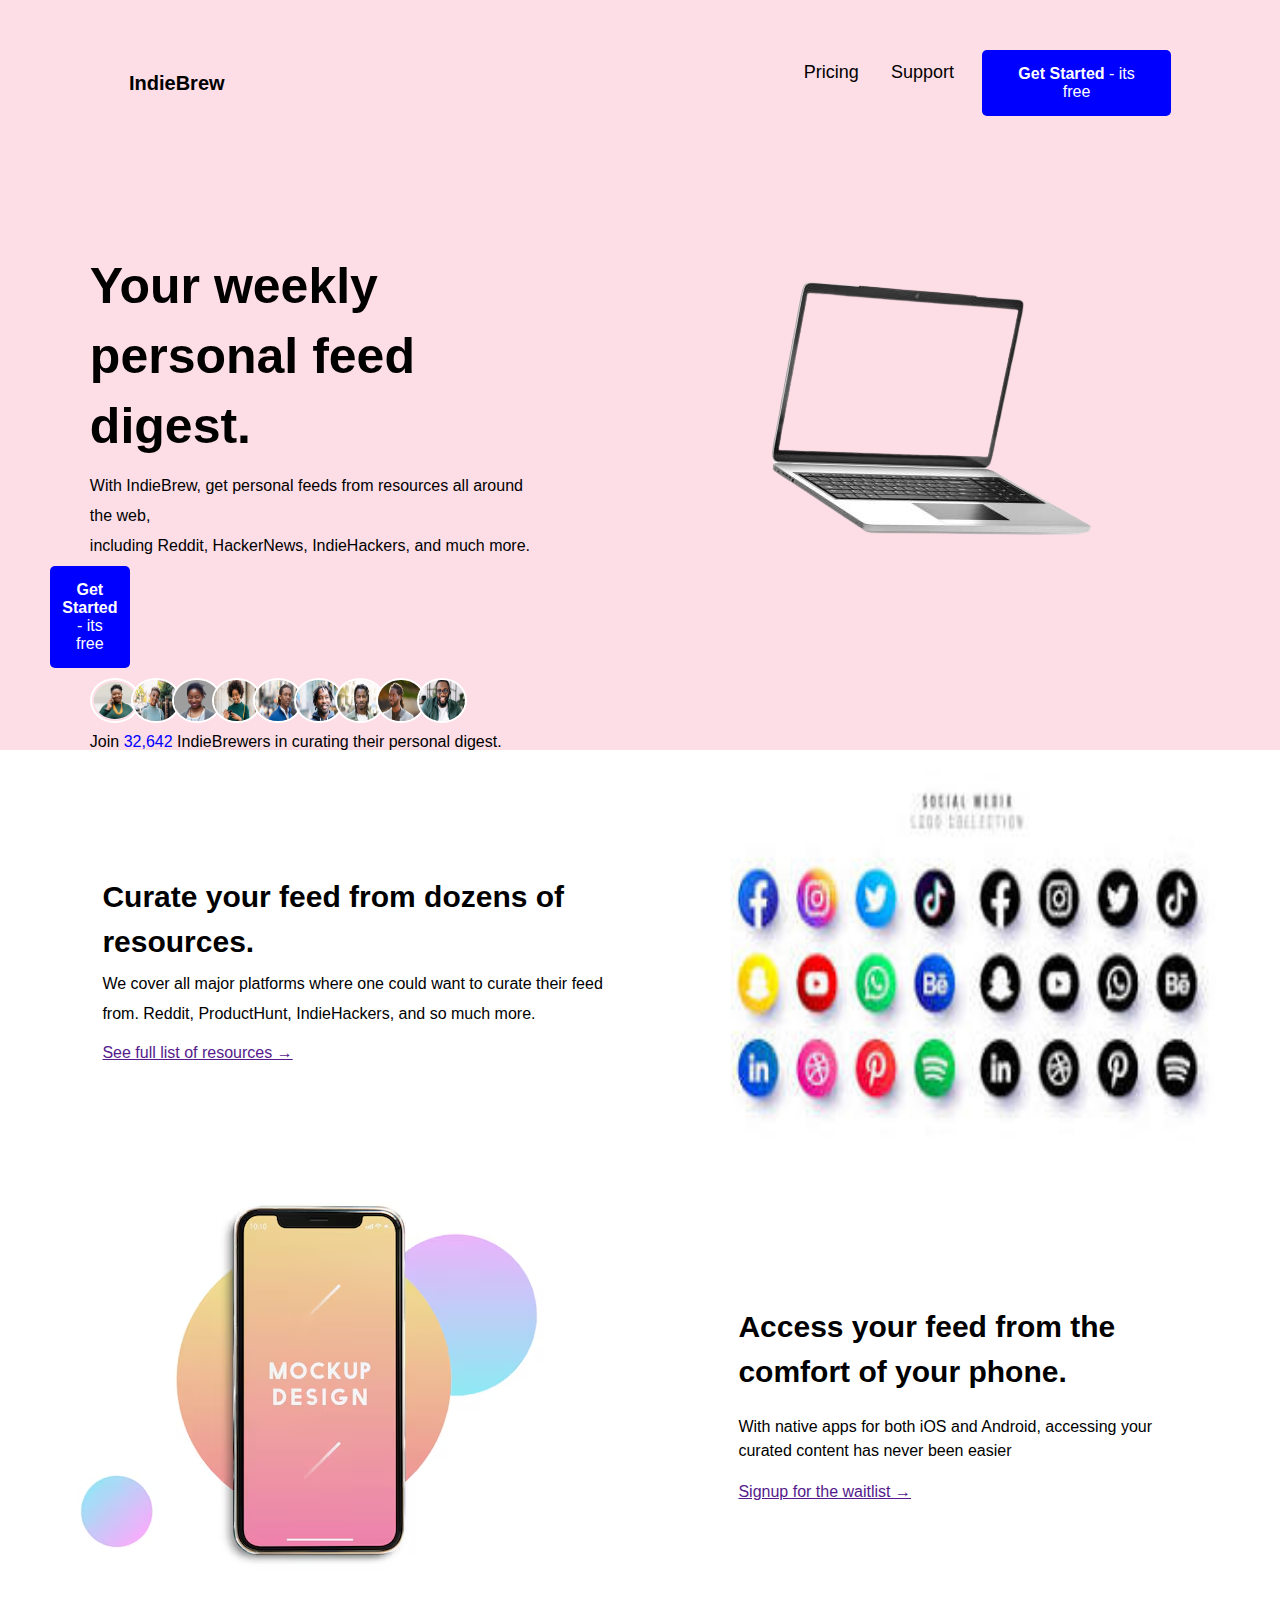
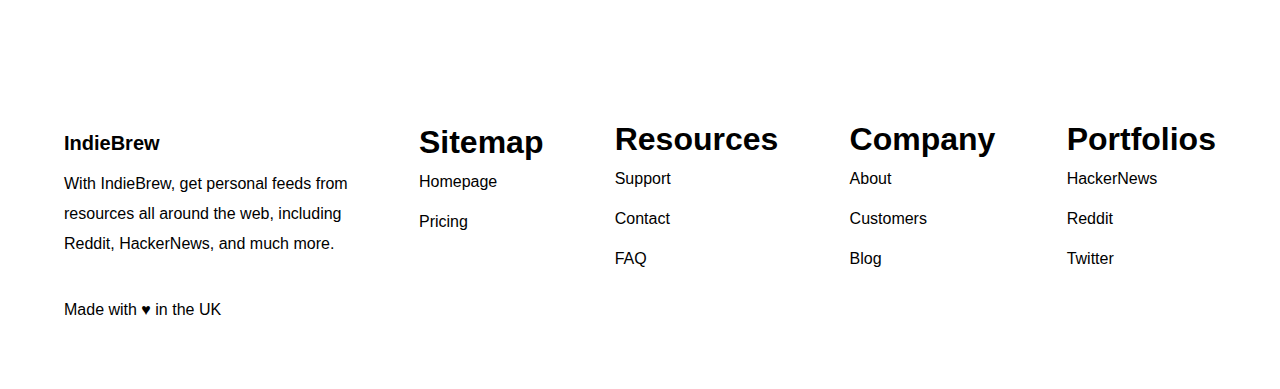
==== HTML and CSS/index.html @ c18590d1 "update" ====
<!DOCTYPE html>
<html lang="en">
  <head>
    <meta charset="UTF-8" />
    <meta name="viewport" content="width=device-width, initial-scale=1.0" />
    <title>IndieBrew project</title>
    <link rel="stylesheet" href="index.css" />
    <link
      rel="stylesheet"
      href="https://cdnjs.cloudflare.com/ajax/libs/font-awesome/6.5.2/css/all.min.css"
      integrity="sha512-SnH5WK+bZxgPHs44uWIX+LLJAJ9/2PkPKZ5QiAj6Ta86w+fsb2TkcmfRyVX3pBnMFcV7oQPJkl9QevSCWr3W6A=="
      crossorigin="anonymous"
      referrerpolicy="no-referrer"
    />
  </head>
  <body>
    <section class="first-page">
      <div class="page">
        <div class="logo">
          <p><b>IndieBrew</b></p>
        </div>

        <div class="link">
          <div>Pricing</div>
          <div>Support</div>
        </div>

        <div class="button">
          <!-- <p><b>Get Started</b> - its free</p> -->
          <button class="get-started"><b>Get Started</b> - its free</button>
        </div>

        <div class="display-on-mobile">
          <i class="fa-solid fa-bars"></i>
        </div>
      </div>

      <div class="primary2">
        <div>
          <div class="content">
            <h1>Your weekly <br />personal feed <br />digest.</h1>
            <p>
              With IndieBrew, get personal feeds from resources all around the
              web,
              <br />including Reddit, HackerNews, IndieHackers, and much more.
            </p>
          </div>

          <div class="button">
            <!-- <p><b>Get Started</b> - its free</p> -->
            <button class="get-started"><b>Get Started</b> - its free</button>
          </div>

          <div class="picture1">
            <img class="img-circle" src="head-removebg-preview.png" alt="" />
            <img class="img-circle2" src="head2.jpg" alt="" />
            <img class="img-circle3" src="head3-removebg-preview.png" alt="" />
            <img class="img-circle4" src="head4.jpg" alt="" />
            <img class="img-circle5" src="head5.jpg" alt="" />
            <img class="img-circle6" src="head6.jpg" alt="" />
            <img class="img-circle7" src="head7.jpg" alt="" />
            <img class="img-circle8" src="head8.jpg" alt="" />
            <img class="img-circle9" src="head9.jpg" alt="" />
          </div>

          <div class="address">
            <p>
              Join <span style="color: blue"> <b></b>32,642 </span> IndieBrewers
              in curating their personal digest.
            </p>
          </div>
        </div>

        <div class="pc-image">
          <img class="img" src="pc_pics_project-removebg-preview.png" alt="" />
        </div>
      </div>
    </section>

    <section class="second-page">
      <div class="page-design">
        <div class="content-page2">
          <h1>
            Curate your feed from dozens of <br />
            resources.
          </h1>
          <p>
            We cover all major platforms where one could want to curate their
            feed
            <br />
            from. Reddit, ProductHunt, IndieHackers, and so much more.
          </p>

          <div class="linkup">
            <a href="">See full list of resources →</a>
          </div>
        </div>

        <div class="social-media-image">
          <img
            width="500px"
            height="400px"
            src="social-media-pics.jpg"
            alt=""
          />
        </div>
      </div>
    </section>

    <section>
      <div class="third-page">
        <div class="mockup">
          <img src="mockup-phone-pics.avif" alt="" />
        </div>

        <div class="third-page-content">
          <h1>Access your feed from the <br />comfort of your phone.</h1>
          <p>
            With native apps for both iOS and Android, accessing your
            <br />curated content has never been easier
          </p>

          <div class="waitlist">
            <a href="">Signup for the waitlist →</a>
          </div>
        </div>
      </div>
    </section>

    <section>
      <div class="footage">
        <div class="reach">
          <h1><b>IndieBrew</b></h1>
          <p>
            With IndieBrew, get personal feeds from <br />
            resources all around the web, including <br />
            Reddit, HackerNews, and much more.
          </p>

          <div class="made">
            <p>Made with ♥ in the UK</p>
          </div>
        </div>

        <div class="Sitemap">
          <h1 style="line-height: 40px">Sitemap</h1>
          <p style="line-height: 40px">
            Homepage <br />
            Pricing
          </p>
        </div>

        <div>
          <h1 style="line-height: 40px">Resources</h1>
          <p style="line-height: 40px">
            Support <br />
            Contact <br />
            FAQ
          </p>
        </div>

        <div>
          <h1 style="line-height: 40px">Company</h1>
          <p style="line-height: 40px">
            About <br />
            Customers <br />
            Blog
          </p>
        </div>

        <div>
          <h1 style="line-height: 40px">Portfolios</h1>
          <p style="line-height: 40px">
            HackerNews <br />
            Reddit <br />
            Twitter
          </p>
        </div>
      </div>
    </section>
  </body>
</html>
---- HTML and CSS/index.css ----
*{
    margin: 0;
    padding: 0;
    box-sizing: border-box;
    font-family: "Poppins", sans-serif;
}

.first-page{
    background-color: #fddde6;
    background-size: cover; 
    position: relative; 
    width: 100%;
    height: 750px;
    
    
}

.page{ 
    padding: 50px;
    width: 100%;
    display: flex;
    justify-content: space-between;
    position: relative;   
}

.logo{
    padding: 20px;
    padding-top: 10px;
    font-size: 20px;
    font-family: "Poppins", sans-serif;
    margin-left: 5%;
    margin-top: 1%;

}



.link{ 
    gap: 2rem;
    display: inline-block;
    position: relative;
    display: flex;
    font-size: 18px;
    color: black;
    font-family: "Poppins", sans-serif;
    margin-left: 45%;
    margin-top: 1%;

} 


.button{
    display: flex;
    flex-direction: column;
    justify-content: center;
    align-items: center;
   margin-right: 5%;
    padding: 15px 25px;
    width: 16%;
    background-color: blue;
    font-size: 16px;
    border-radius: 5px;
    font-family: "Poppins", sans-serif;
    
    color: white;
    
}

.content{
    /* position: relative; */
    font-family: "Poppins", sans-serif;
}

.content h1{
    margin-top: 7%;
    margin-left: 8%;
    font-size: 50px;
    font-family: "Poppins", sans-serif;
    line-height: 70px;
    
}

.content p{
    margin-left: 8%;
    margin-top: 2%;
    margin-bottom: 1%;
    font-size: 16px;
    font-family: "Poppins", sans-serif;
    line-height: 30px;
}



.picture1{
    display: flex;
    margin-left: 8%;
    margin-top: 2%;
    

}


.img-circle{
    width: 50px;
    height: auto;
    border-radius: 50%;
    padding: 2px;
    border: 2px solid #fff;

}

.img-circle2{
    width: 50px;
    height: auto;
    border-radius: 50%;
    border: 2px solid #fff;
    position: relative;
    right: 2%;

}

.img-circle3{
    width: 50px;
    height: auto;
    border-radius: 50%;
    border: 2px solid #fff;
    position: relative;
    right: 4%;

}

.img-circle4{
    width: 50px;
    height: auto;
    border-radius: 50%;
    border: 2px solid #fff;
    position: relative;
    right: 6%;

}
.img-circle5{
    width: 50px;
    height: auto;
    border-radius: 50%;
    border: 2px solid #fff;
    position: relative;
    right: 8%;
}

.img-circle6{
    width: 50px;
    height: auto;
    border-radius: 50%;
    border: 2px solid #fff;
    position: relative;
    right: 10%;
}

.img-circle7{
    width: 50px;
    height: auto;
    border-radius: 50%;
    border: 2px solid #fff;
    position: relative;
    right: 12%;
}

.img-circle8{
    width: 50px;
    height: auto;
    border-radius: 50%;
    border: 2px solid #fff;
    position: relative;
    right: 14%;
}

.img-circle9{
    width: 50px;
    height: auto;
    border-radius: 50%;
    border: 2px solid #fff;
    position: relative;
    right: 16%;
}

.address p{
    margin-left: 8%;
    margin-top: 2%;
    font-family: "Poppins", sans-serif;
    font-size: 16px;
    float: left;
}

.primary2{
    display: flex;
    justify-content: space-between;
    align-items: flex-start;
    padding: 50px;

}

/* .pc-image{
    position: absolute;
  top: 80px;
  right: 0;
  width: 150px;
  height: 100px;
  margin-right: 5%;
  margin-top: 10%;
  border: 3px solid #73AD21;
} */

.img{
    float: right;
    margin-bottom: 100%;
    /* margin-top: 100%; */

}

.second-page{
    display: flex;
    flex-direction: column;
    width: 100%;    
}

.content-page2{
    margin-left: 8%;
    margin-top: 2%;
    margin-bottom: 1%;
    font-size: 16px;
    font-family: "Poppins", sans-serif;

}

.content-page2 h1{
    margin-top: 5%;
    margin-bottom: 1%;
    font-size: 30px;
    font-family: "Poppins", sans-serif;
    line-height: 45px;
    
}

.content-page2 p{
    font-size: 16px;
    font-family: "Poppins", sans-serif;
    line-height: 30px;

}

.linkup{
    margin-top: 3%;
    margin-bottom: 1%;
    font-size: 16px;
    font-family: "Poppins", sans-serif;

}

.page-design{
    display: flex;
    justify-content: space-between;
    align-items: center;
}

.social-media-image{
    margin-right: 5%;

}

.third-page{
    display: flex;
    justify-content: space-between;
    align-items: center;
    
    
}

.third-page-content{
    margin-right: 10%;
    display: flex;
    flex-direction: column;
    align-items: flex-start;
}


.third-page-content h1{
    font-size: 30px;
    font-family: "Poppins", sans-serif;
    margin-top: 10%;
    margin-bottom: 15%;
    line-height: 45px;
    
}

.third-page-content p{
    font-size: 16px;
    font-family: "Poppins", sans-serif;
    line-height: 24px;
    margin-top: -10%;
}

.waitlist{
    margin-top: 5%;
}


/*  the get started button */
.get-started{
    background-color: transparent;
    border: none;
    color: white;
    font-size: 16px;
    font-family: "Poppins", sans-serif;

}
.footage{
    display: flex;
    flex-direction: row;
    justify-content: space-between;
    align-items: center;
    margin: 5%;
    
    

}
.reach{
    align-items: flex-start;
    margin-top: 5%;
    display: flex;
    flex-direction: column;

}


.reach h1{
    font-size: 20px;
    font-family: "Poppins", sans-serif;
    

}

.reach p{
    font-size: 16px;
    font-family: "Poppins", sans-serif;
    line-height: 30px;
    align-content: flex-start;
    margin-top: 5%;

}
.made{
    margin-top: 10%;
    align-content: flex-start;
}

.Sitemap{
    margin-top: -3%;
    
}

.display-on-mobile {
    display: none;
}

@media screen and (max-width: 450px) {
    .display-on-mobile{
        display: block;
    }

    .link {
        display: none;
      }

      .button{
        display: none;
      }

      .content{
        display: flex;
        flex-direction: column;

      }

      .pc-image{
        position: static;
        top: 0;
        margin: 0;

      }

      .page{ 
        /* padding: 50px; */
        /* width: 100%; */
        display: flex;
        flex-direction: block;
        /* justify-content: space-between; */
        /* position: relative;    */
    }
    
}
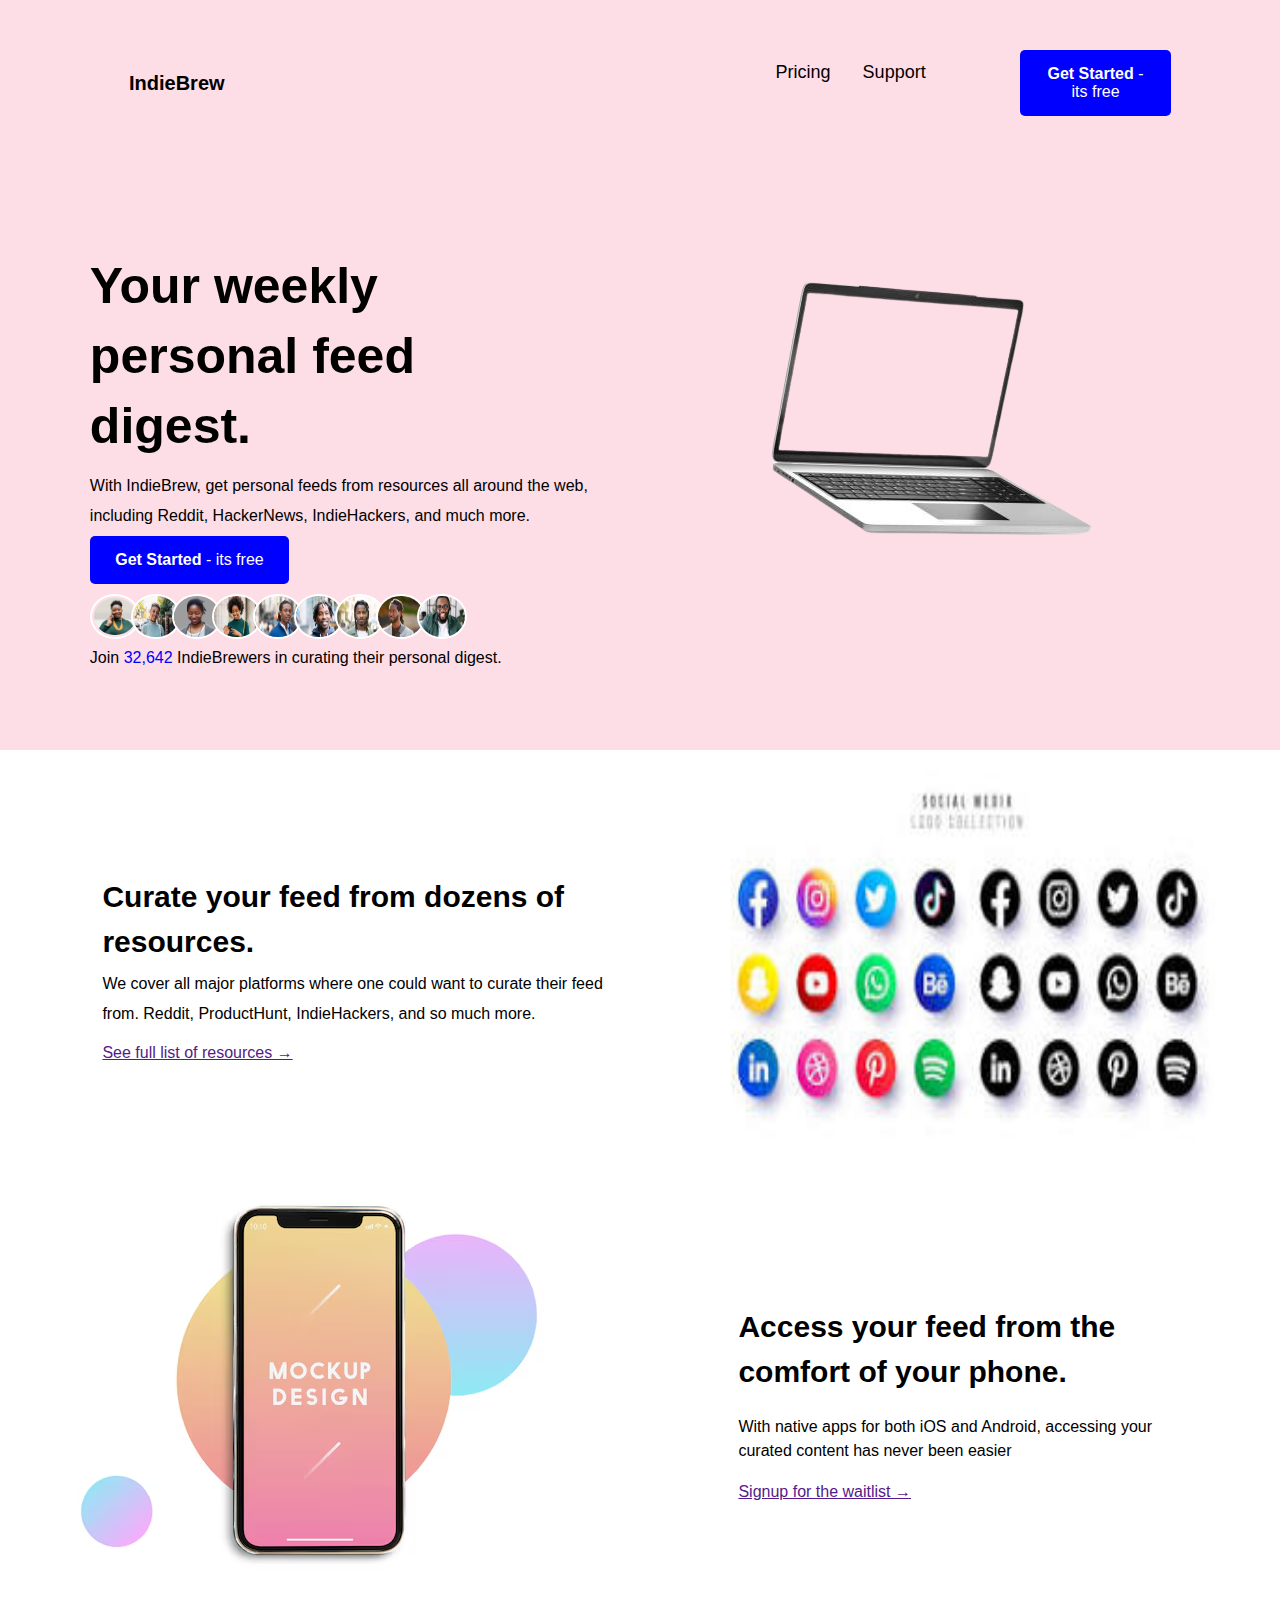
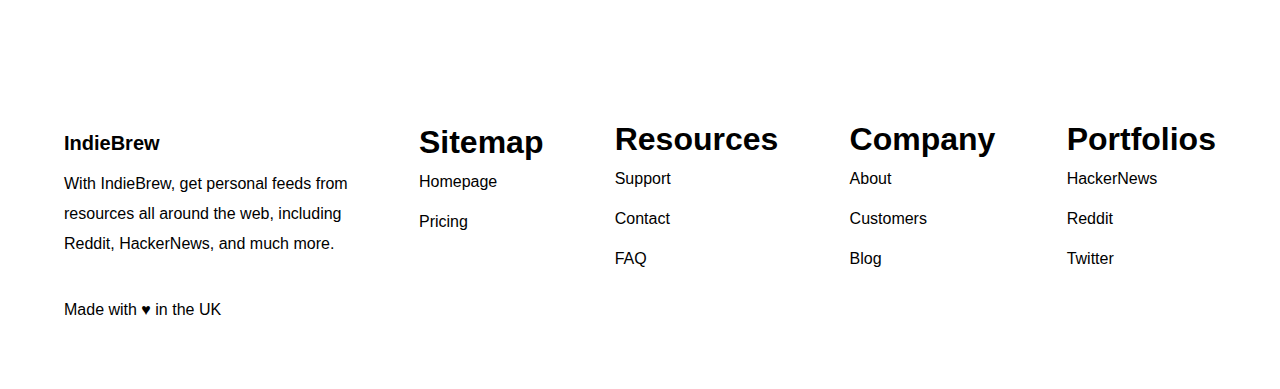
==== commit 4c6dd9be: "update" ====
--- a/HTML and CSS/index.html
+++ b/HTML and CSS/index.html
@@ -41,8 +41,8 @@
             <h1>Your weekly <br />personal feed <br />digest.</h1>
             <p>
               With IndieBrew, get personal feeds from resources all around the
-              web,
-              <br />including Reddit, HackerNews, IndieHackers, and much more.
+              web,<br />including Reddit, HackerNews, IndieHackers, and much
+              more.
             </p>
           </div>
 
--- a/HTML and CSS/index.css
+++ b/HTML and CSS/index.css
@@ -56,13 +56,12 @@
     align-items: center;
    margin-right: 5%;
     padding: 15px 25px;
-    width: 16%;
+    width: 40%;
     background-color: blue;
     font-size: 16px;
     border-radius: 5px;
     font-family: "Poppins", sans-serif;
-    
-    color: white;
+     color: white;
     
 }
 
@@ -87,6 +86,22 @@
     font-size: 16px;
     font-family: "Poppins", sans-serif;
     line-height: 30px;
+    width: 100%;
+}
+
+.button{
+    display: flex;
+    flex-direction: column;
+    justify-content: center;
+    margin-left: 8%;
+    padding: 15px 25px;
+    width: 40%;
+    background-color: blue;
+    font-size: 16px;
+    border-radius: 5px;
+    font-family: "Poppins", sans-serif;
+     color: white;
+    
 }
 
 
@@ -95,7 +110,6 @@
     display: flex;
     margin-left: 8%;
     margin-top: 2%;
-    
 
 }
 
@@ -387,16 +401,18 @@
 
       }
 
-      .page{ 
-        /* padding: 50px; */
-        /* width: 100%; */
+      .second-page{
         display: flex;
-        flex-direction: block;
-        /* justify-content: space-between; */
-        /* position: relative;    */
-    }
-    
-}
-
-
-
+        flex-direction: column;
+        justify-content: center;
+      }
+
+     
+    
+     
+
+    
+}
+
+
+
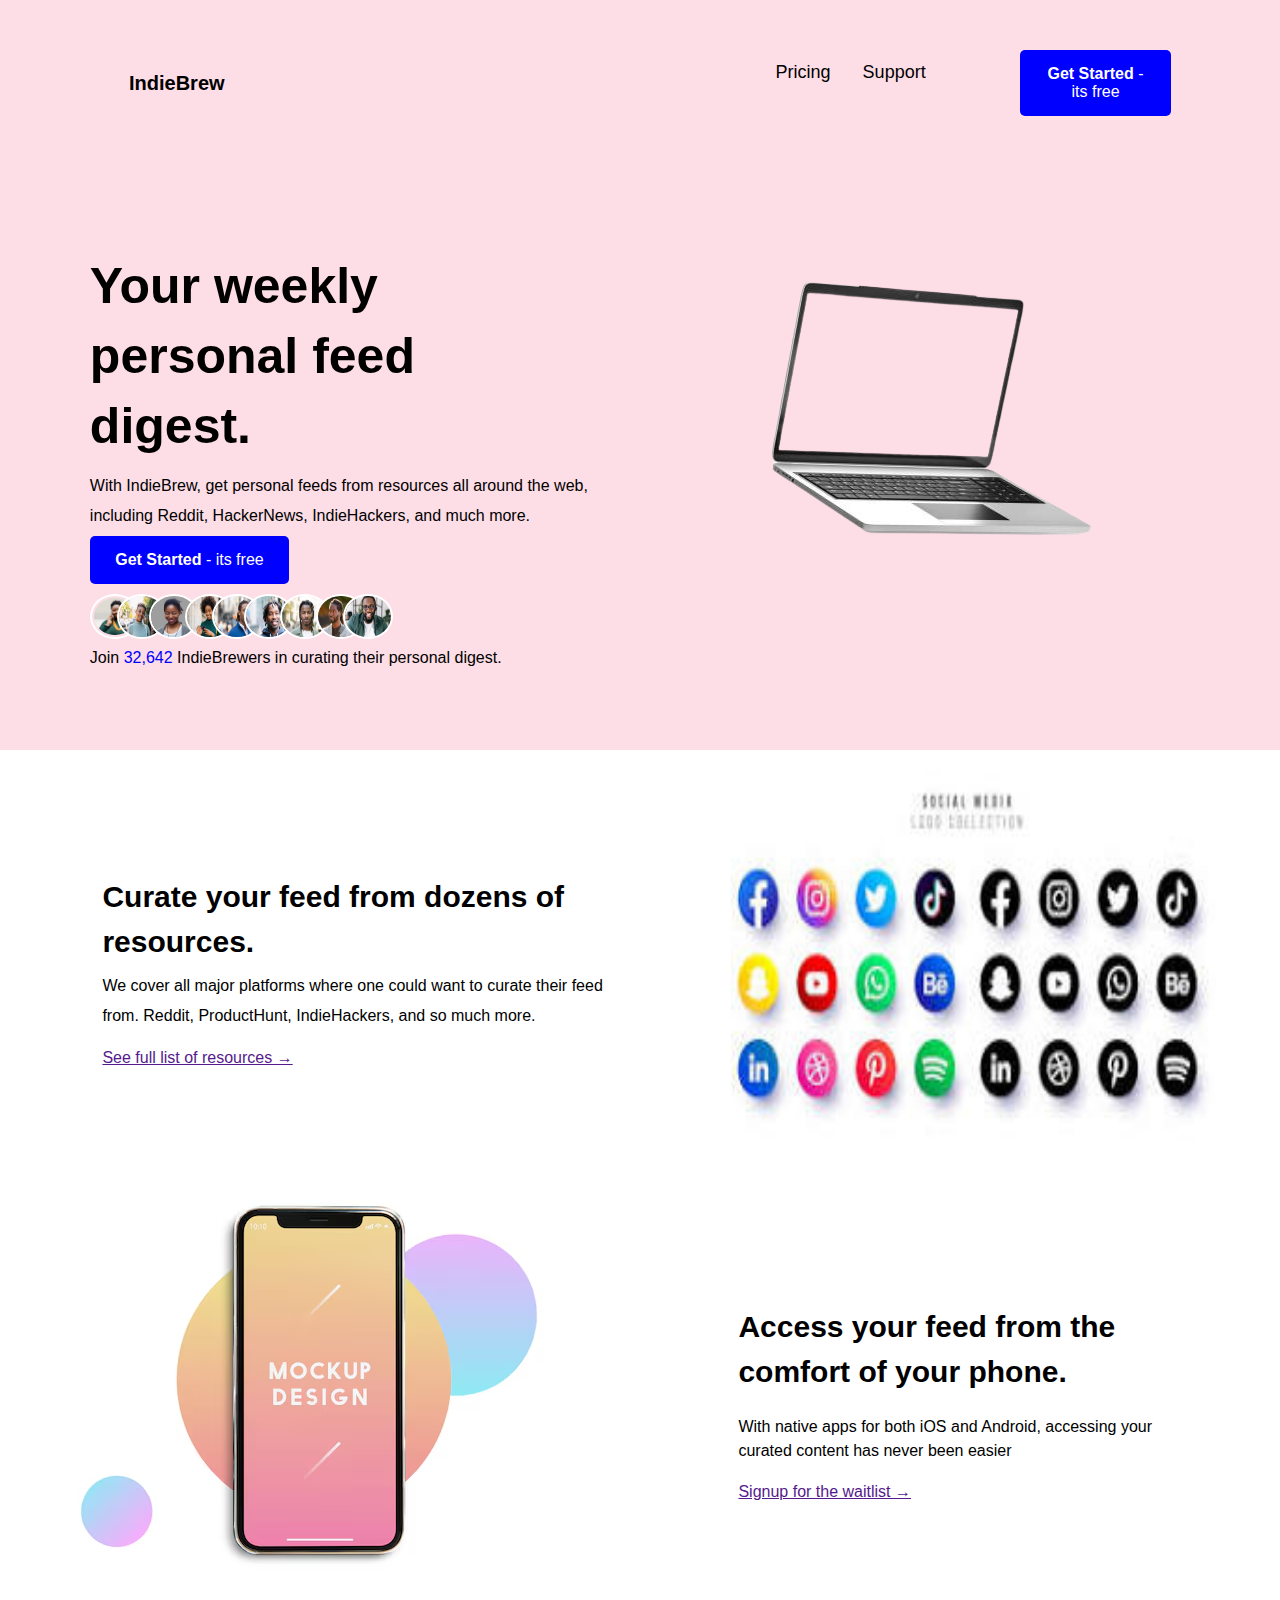
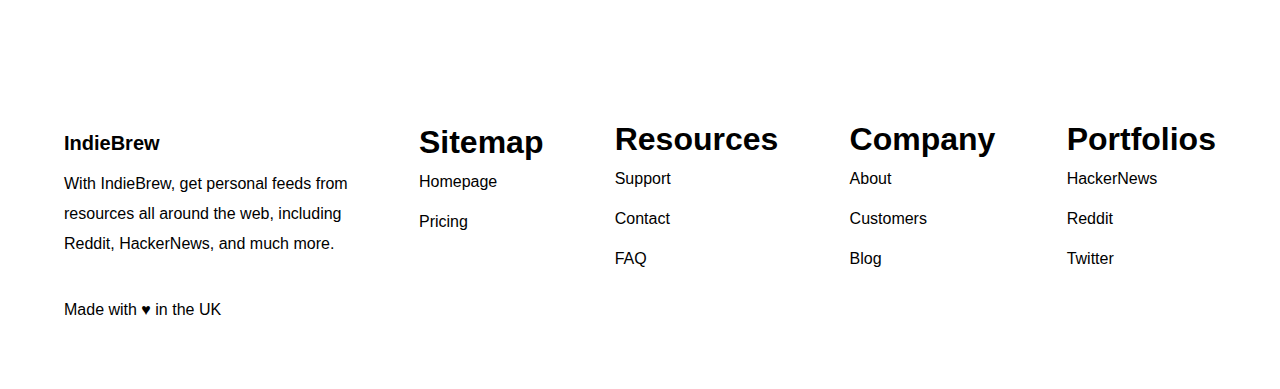
==== commit 632c9cb4: "update" ====
--- a/HTML and CSS/index.html
+++ b/HTML and CSS/index.html
@@ -36,7 +36,7 @@
       </div>
 
       <div class="primary2">
-        <div>
+        <div class="content-back">
           <div class="content">
             <h1>Your weekly <br />personal feed <br />digest.</h1>
             <p>
@@ -77,8 +77,8 @@
       </div>
     </section>
 
-    <section class="second-page">
-      <div class="page-design">
+    <section>
+      <div class="second-page">
         <div class="content-page2">
           <h1>
             Curate your feed from dozens of <br />
--- a/HTML and CSS/index.css
+++ b/HTML and CSS/index.css
@@ -129,7 +129,7 @@
     border-radius: 50%;
     border: 2px solid #fff;
     position: relative;
-    right: 2%;
+    right: 5%;
 
 }
 
@@ -139,7 +139,7 @@
     border-radius: 50%;
     border: 2px solid #fff;
     position: relative;
-    right: 4%;
+    right: 9%;
 
 }
 
@@ -149,7 +149,7 @@
     border-radius: 50%;
     border: 2px solid #fff;
     position: relative;
-    right: 6%;
+    right: 12%;
 
 }
 .img-circle5{
@@ -158,7 +158,7 @@
     border-radius: 50%;
     border: 2px solid #fff;
     position: relative;
-    right: 8%;
+    right: 17%;
 }
 
 .img-circle6{
@@ -167,7 +167,7 @@
     border-radius: 50%;
     border: 2px solid #fff;
     position: relative;
-    right: 10%;
+    right: 21%;
 }
 
 .img-circle7{
@@ -176,7 +176,7 @@
     border-radius: 50%;
     border: 2px solid #fff;
     position: relative;
-    right: 12%;
+    right: 24%;
 }
 
 .img-circle8{
@@ -185,7 +185,7 @@
     border-radius: 50%;
     border: 2px solid #fff;
     position: relative;
-    right: 14%;
+    right: 27%;
 }
 
 .img-circle9{
@@ -194,7 +194,7 @@
     border-radius: 50%;
     border: 2px solid #fff;
     position: relative;
-    right: 16%;
+    right: 32%;
 }
 
 .address p{
@@ -233,8 +233,8 @@
 
 .second-page{
     display: flex;
-    flex-direction: column;
-    width: 100%;    
+    width: 100%;  
+    align-items: center;  
 }
 
 .content-page2{
@@ -243,6 +243,7 @@
     margin-bottom: 1%;
     font-size: 16px;
     font-family: "Poppins", sans-serif;
+    width: 100%;
 
 }
 
@@ -270,14 +271,10 @@
 
 }
 
-.page-design{
-    display: flex;
-    justify-content: space-between;
-    align-items: center;
-}
 
 .social-media-image{
     margin-right: 5%;
+
 
 }
 
@@ -388,24 +385,94 @@
         display: none;
       }
 
+      .first-page{
+        width: 100%;
+      }
+
+      .primary2{
+        display: flex;
+        flex-direction: column;
+        align-items: center;
+        width: 100%;
+
+      }
+
+      .content-back{
+        align-items: center;
+      }
+
+
       .content{
-        display: flex;
-        flex-direction: column;
+        align-items: flex-start;
+
+      }
+
+      .linkup{
+        align-items: flex-start;
 
       }
 
       .pc-image{
-        position: static;
-        top: 0;
-        margin: 0;
+        display: flex;
+        flex-direction: column;
+        /* position: static;   */
+        /* top: 0;
+        margin: 0; */
 
       }
 
       .second-page{
         display: flex;
         flex-direction: column;
+        margin-top: 50%;
+      }
+      .page-design{
+        display: flex;
+        flex-direction: column;
         justify-content: center;
-      }
+
+      }
+
+      .content-page2{
+        display: flex;
+        flex-direction: column;
+        /* justify-content: center; */
+        position: relative;
+      }
+
+      .social-media-image{
+        width:500px;
+        height:400px;
+        font-size: 10px;
+
+      }
+
+      .page2{
+        display: flex;
+        flex-direction: column;
+        justify-content: flex-start;
+
+
+      }
+
+      .third-page{
+        display: flex;
+        flex-direction: column;
+        justify-content: center;
+
+      }
+
+      /* .footage{
+        display: flex;
+        justify-content: space-between;
+        align-items: center;
+      }
+
+      .reach{
+        font-size: 7px;
+      } */
+      
+
 
      
     
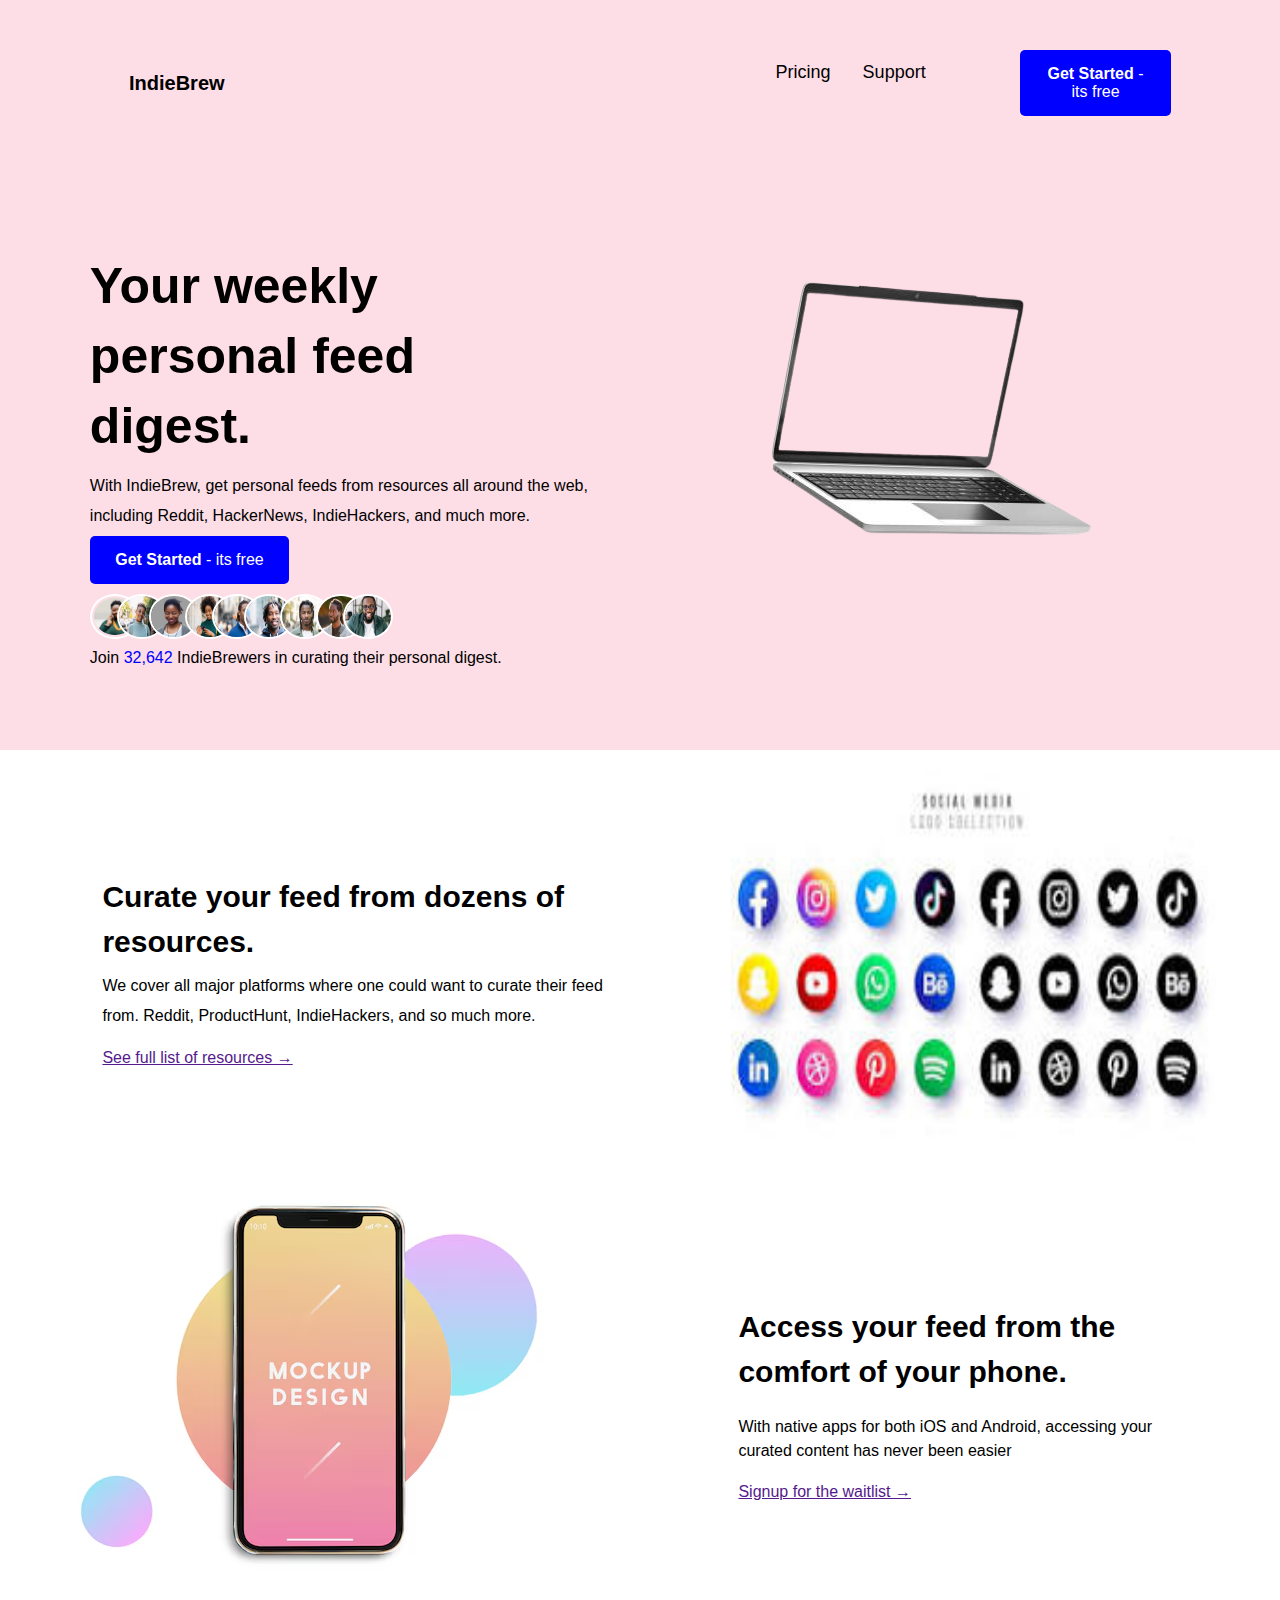
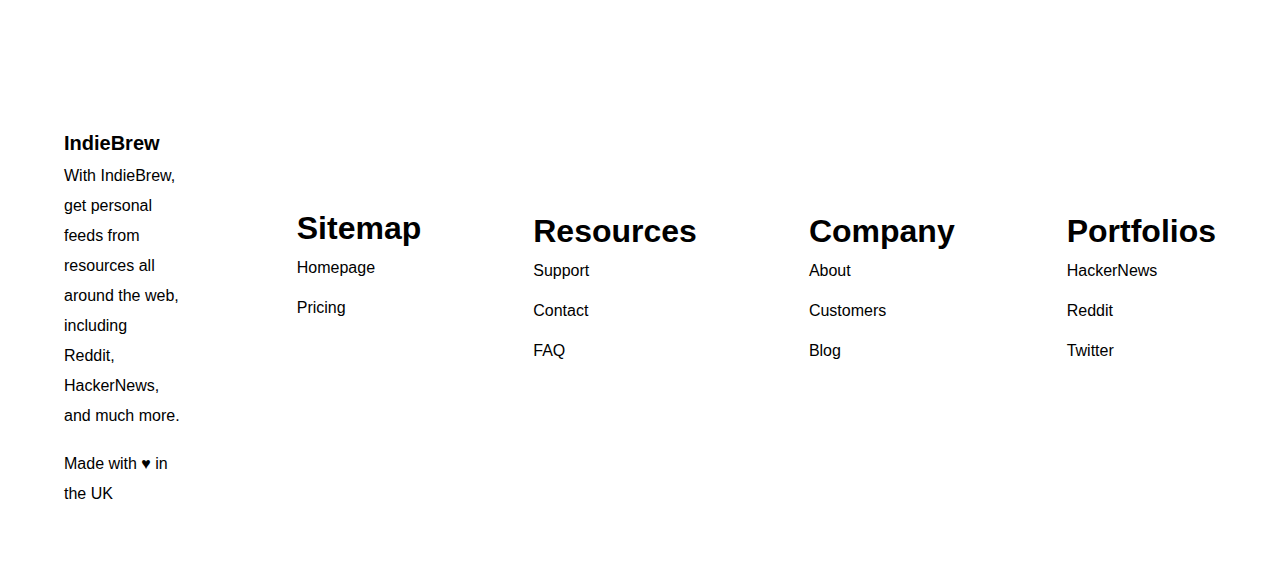
==== commit e192eb35: "update" ====
--- a/HTML and CSS/index.html
+++ b/HTML and CSS/index.html
@@ -128,7 +128,7 @@
     </section>
 
     <section>
-      <div class="footage">
+      <div class="footer">
         <div class="reach">
           <h1><b>IndieBrew</b></h1>
           <p>
@@ -142,39 +142,41 @@
           </div>
         </div>
 
-        <div class="Sitemap">
-          <h1 style="line-height: 40px">Sitemap</h1>
-          <p style="line-height: 40px">
-            Homepage <br />
-            Pricing
-          </p>
-        </div>
+        <div class="footer-grid">
+          <div class="Sitemap">
+            <h1 style="line-height: 40px">Sitemap</h1>
+            <p style="line-height: 40px">
+              Homepage <br />
+              Pricing
+            </p>
+          </div>
 
-        <div>
-          <h1 style="line-height: 40px">Resources</h1>
-          <p style="line-height: 40px">
-            Support <br />
-            Contact <br />
-            FAQ
-          </p>
-        </div>
+          <div>
+            <h1 style="line-height: 40px">Resources</h1>
+            <p style="line-height: 40px">
+              Support <br />
+              Contact <br />
+              FAQ
+            </p>
+          </div>
 
-        <div>
-          <h1 style="line-height: 40px">Company</h1>
-          <p style="line-height: 40px">
-            About <br />
-            Customers <br />
-            Blog
-          </p>
-        </div>
+          <div>
+            <h1 style="line-height: 40px">Company</h1>
+            <p style="line-height: 40px">
+              About <br />
+              Customers <br />
+              Blog
+            </p>
+          </div>
 
-        <div>
-          <h1 style="line-height: 40px">Portfolios</h1>
-          <p style="line-height: 40px">
-            HackerNews <br />
-            Reddit <br />
-            Twitter
-          </p>
+          <div>
+            <h1 style="line-height: 40px">Portfolios</h1>
+            <p style="line-height: 40px">
+              HackerNews <br />
+              Reddit <br />
+              Twitter
+            </p>
+          </div>
         </div>
       </div>
     </section>
--- a/HTML and CSS/index.css
+++ b/HTML and CSS/index.css
@@ -8,7 +8,7 @@
 .first-page{
     background-color: #fddde6;
     background-size: cover; 
-    position: relative; 
+    /* position: relative;  */
     width: 100%;
     height: 750px;
     
@@ -20,7 +20,7 @@
     width: 100%;
     display: flex;
     justify-content: space-between;
-    position: relative;   
+    /* position: relative;    */
 }
 
 .logo{
@@ -66,7 +66,7 @@
 }
 
 .content{
-    /* position: relative; */
+   
     font-family: "Poppins", sans-serif;
 }
 
@@ -324,12 +324,11 @@
     font-family: "Poppins", sans-serif;
 
 }
-.footage{
-    display: flex;
-    flex-direction: row;
-    justify-content: space-between;
+.footer{
+    display: flex;
     align-items: center;
     margin: 5%;
+    gap: 7rem;
     
     
 
@@ -370,6 +369,12 @@
 
 .display-on-mobile {
     display: none;
+}
+
+.footer-grid{
+    display: grid;
+    grid-template-columns: repeat(4,1fr);
+    gap: 7rem;
 }
 
 @media screen and (max-width: 450px) {
@@ -387,6 +392,9 @@
 
       .first-page{
         width: 100%;
+        display: flex;
+        flex-direction: column;
+        
       }
 
       .primary2{
@@ -436,8 +444,9 @@
       .content-page2{
         display: flex;
         flex-direction: column;
-        /* justify-content: center; */
-        position: relative;
+        margin-top: 10%;
+
+        
       }
 
       .social-media-image{
@@ -459,27 +468,45 @@
         display: flex;
         flex-direction: column;
         justify-content: center;
-
-      }
-
-      /* .footage{
-        display: flex;
-        justify-content: space-between;
         align-items: center;
+        width: fit-content;
+        position: relative;
+        right: 50px;
+      }
+
+      .third-page-content h1{
+        font-size: 24px;
+        line-height: 30px;
+
+      }
+
+      .third-page-content p{
+        /* font-size: 10px; */
+        width: 100%;
+      }
+
+      .footer{
+        display: flex;
+        flex-direction: column;
+        justify-content: center;
+        align-items: flex-start;
+        width: 100%;
+        margin: 5%;
+        align-content: flex-start;
+
       }
 
       .reach{
-        font-size: 7px;
-      } */
-      
-
-
-     
-    
-     
-
-    
-}
-
-
-
+        font-size: 10px;
+        align-items: flex-start
+        
+      }
+
+      .footer-grid{
+        display: grid;
+        grid-template-columns: repeat(2,1fr);
+        gap: 3rem;
+    }
+    
+}
+
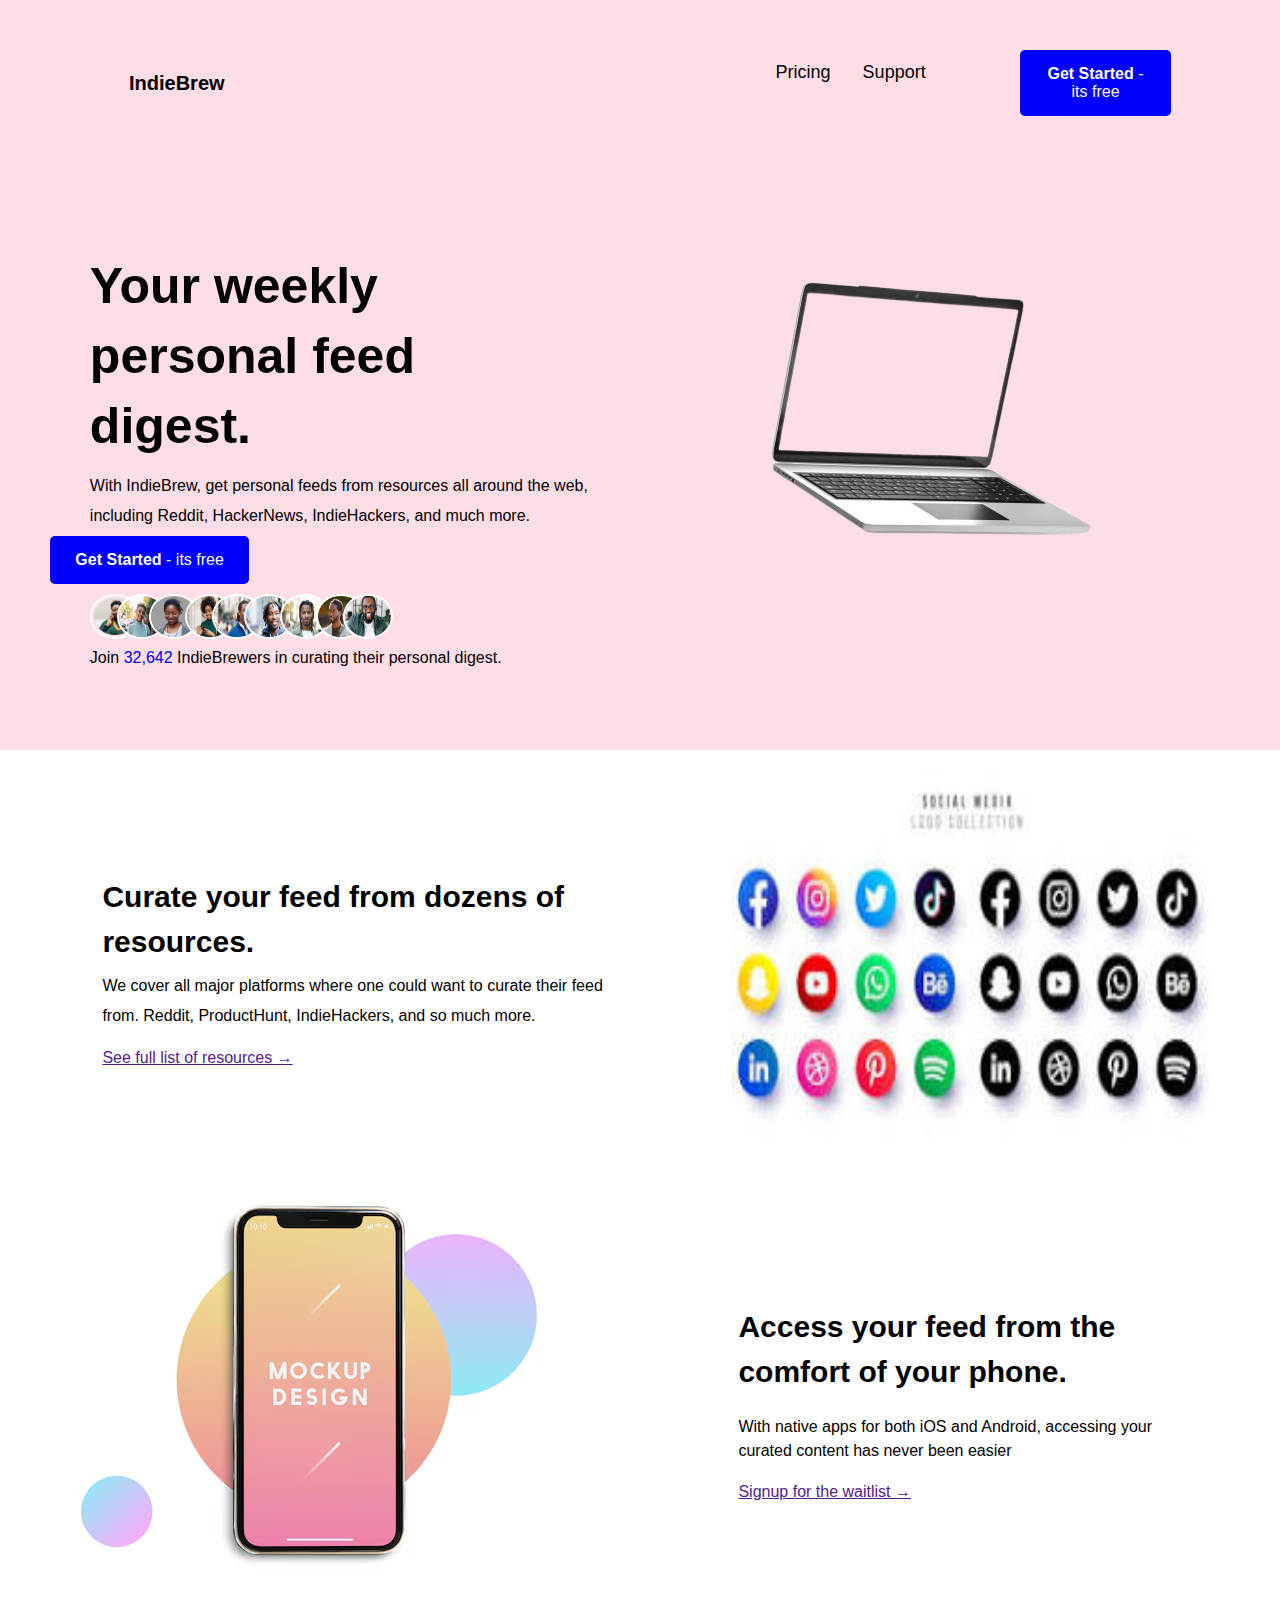
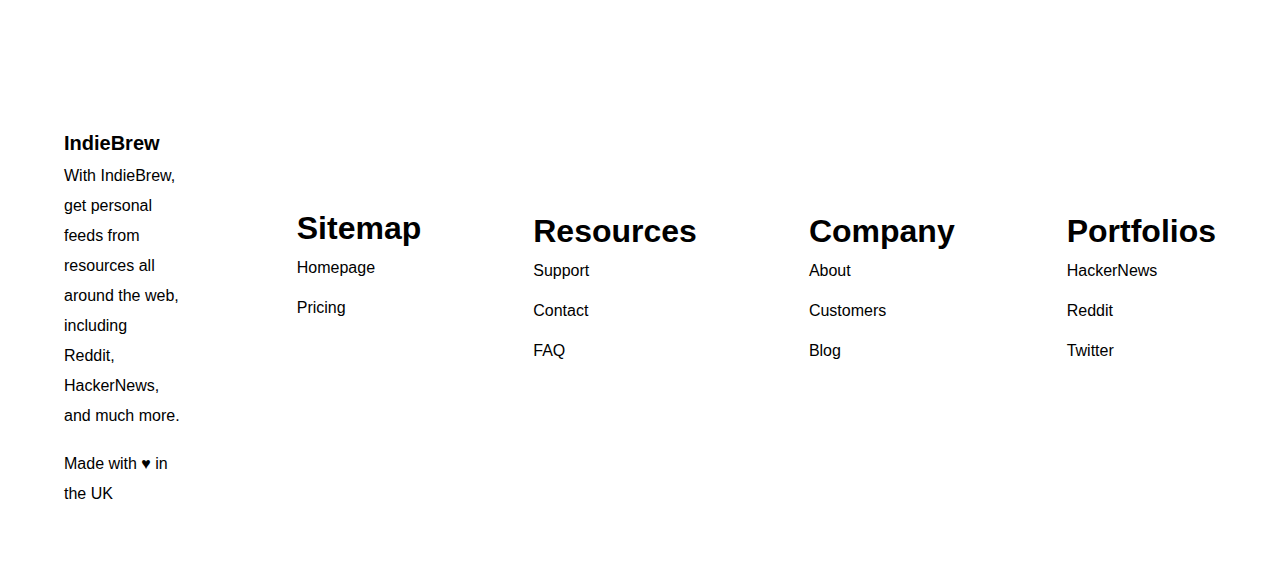
==== commit 6e9f57bc: "update" ====
--- a/HTML and CSS/index.html
+++ b/HTML and CSS/index.html
@@ -46,7 +46,7 @@
             </p>
           </div>
 
-          <div class="button">
+          <div class="click">
             <!-- <p><b>Get Started</b> - its free</p> -->
             <button class="get-started"><b>Get Started</b> - its free</button>
           </div>
--- a/HTML and CSS/index.css
+++ b/HTML and CSS/index.css
@@ -20,7 +20,7 @@
     width: 100%;
     display: flex;
     justify-content: space-between;
-    /* position: relative;    */
+    
 }
 
 .logo{
@@ -50,6 +50,22 @@
 
 
 .button{
+    display: flex;
+    flex-direction: column;
+    justify-content: center;
+    align-items: center;
+   margin-right: 5%;
+    padding: 15px 25px;
+    width: 40%;
+    background-color: blue;
+    font-size: 16px;
+    border-radius: 5px;
+    font-family: "Poppins", sans-serif;
+     color: white;
+    
+}
+
+.click{
     display: flex;
     flex-direction: column;
     justify-content: center;
@@ -382,6 +398,8 @@
         display: block;
     }
 
+    
+
     .link {
         display: none;
       }
@@ -389,24 +407,63 @@
       .button{
         display: none;
       }
+      
 
       .first-page{
         width: 100%;
         display: flex;
         flex-direction: column;
-        
-      }
+        position: relative;
+        padding: 0px 50px 0px;
+    
+      }
+
+      .logo{
+        padding: 0;
+      }
+
+
+      
+.content{
+   
+    font-family: "Poppins", sans-serif;
+}
+
+.content h1{
+    margin-top: 0;
+    margin-left: 0;
+    font-size: 50px;
+    font-family: "Poppins", sans-serif;
+    line-height: 30px;
+    
+}
+
+.content p{
+    margin-left: 0;
+    margin-top: 0;
+    margin-bottom: 0;
+    font-size: 16px;
+    font-family: "Poppins", sans-serif;
+    line-height: 24px;
+    width: 100%;
+}
+
 
       .primary2{
         display: flex;
-        flex-direction: column;
+        flex-direction: column-reverse;
         align-items: center;
         width: 100%;
 
       }
 
+      .picture1{
+        margin: 0;
+        padding: 0;
+      }
+
       .content-back{
-        align-items: center;
+        /* align-items: center; */
       }
 
 
@@ -423,9 +480,7 @@
       .pc-image{
         display: flex;
         flex-direction: column;
-        /* position: static;   */
-        /* top: 0;
-        margin: 0; */
+       
 
       }
 
@@ -433,26 +488,46 @@
         display: flex;
         flex-direction: column;
         margin-top: 50%;
-      }
-      .page-design{
-        display: flex;
-        flex-direction: column;
-        justify-content: center;
-
-      }
+       
+        
+      }
+      
+      .page{
+        justify-content: space-between;
+        width: 100%;
+        align-items: center;
+        padding: 0;
+        margin-top: 3rem;
+      }
+
 
       .content-page2{
         display: flex;
         flex-direction: column;
-        margin-top: 10%;
-
-        
+        margin-top: 40%;
+        padding: 10px;
+          
+      }
+
+      .content-page2 h1{
+        font-size: 24px;
+        line-height: 30px;
+
+      }
+
+      .content-page2 p{
+        width: 100%;
+          
       }
 
       .social-media-image{
         width:500px;
         height:400px;
         font-size: 10px;
+        margin: 5%;
+        padding: 0px 10px 0px; 
+
+        
 
       }
 
@@ -462,6 +537,12 @@
         justify-content: flex-start;
 
 
+      }
+
+      .mockup{
+        align-items: center;
+        width: fit-content;
+        margin-right: 10%;
       }
 
       .third-page{
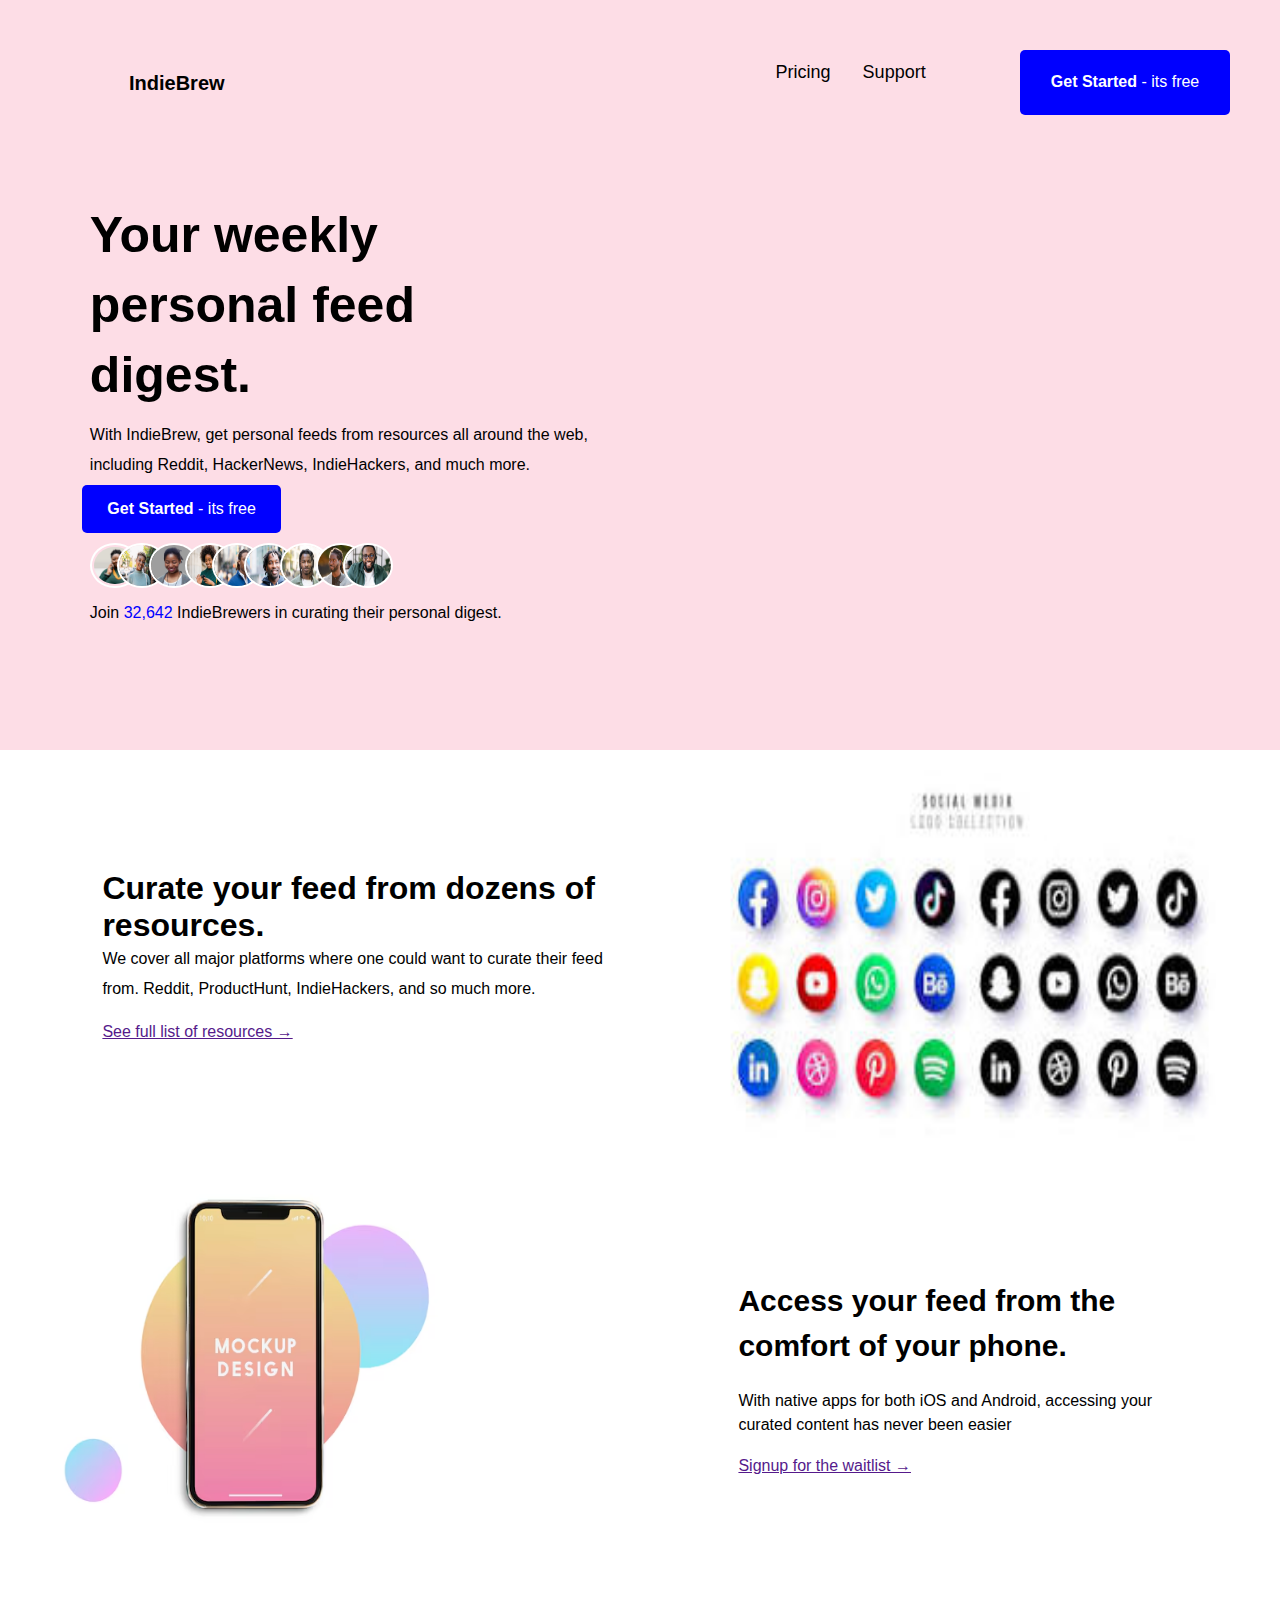
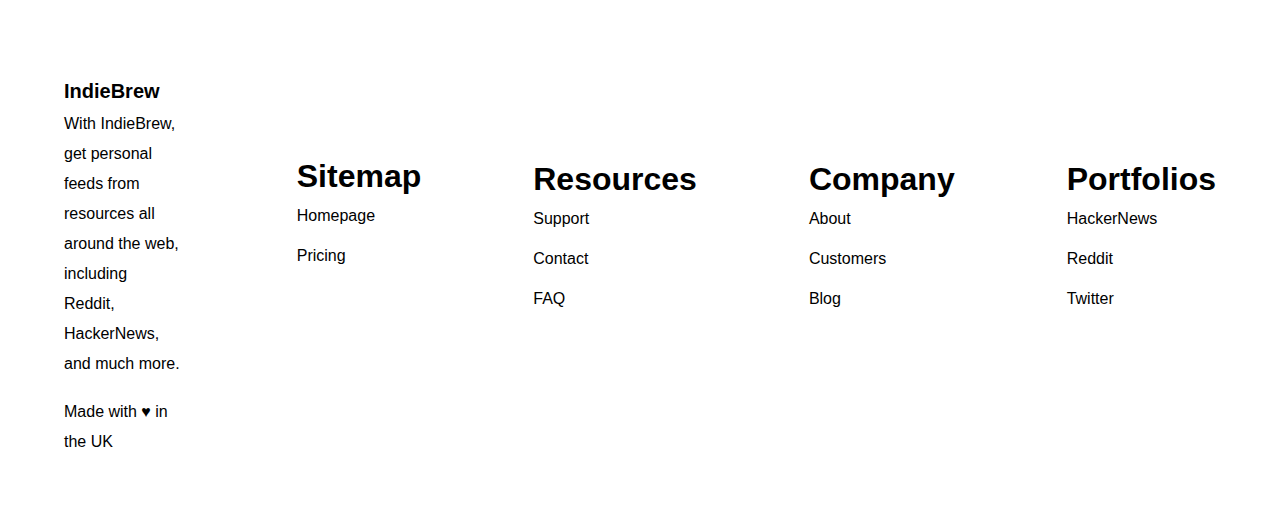
==== commit 5c8ae024: "update" ====
--- a/HTML and CSS/index.html
+++ b/HTML and CSS/index.html
@@ -36,15 +36,12 @@
       </div>
 
       <div class="primary2">
-        <div class="content-back">
-          <div class="content">
-            <h1>Your weekly <br />personal feed <br />digest.</h1>
-            <p>
-              With IndieBrew, get personal feeds from resources all around the
-              web,<br />including Reddit, HackerNews, IndieHackers, and much
-              more.
-            </p>
-          </div>
+        <div class="content">
+          <h1>Your weekly <br />personal feed <br />digest.</h1>
+          <p>
+            With IndieBrew, get personal feeds from resources all around the
+            web,<br />including Reddit, HackerNews, IndieHackers, and much more.
+          </p>
 
           <div class="click">
             <!-- <p><b>Get Started</b> - its free</p> -->
@@ -65,14 +62,15 @@
 
           <div class="address">
             <p>
-              Join <span style="color: blue"> <b></b>32,642 </span> IndieBrewers
-              in curating their personal digest.
+              Join
+              <span style="color: blue"> <b></b>32,642 </span> IndieBrewers in
+              curating their personal digest.
             </p>
           </div>
         </div>
 
-        <div class="pc-image">
-          <img class="img" src="pc_pics_project-removebg-preview.png" alt="" />
+        <div>
+          <img src="pc-new.png" alt="" />
         </div>
       </div>
     </section>
@@ -80,10 +78,10 @@
     <section>
       <div class="second-page">
         <div class="content-page2">
-          <h1>
+          <h4 class="curate">
             Curate your feed from dozens of <br />
             resources.
-          </h1>
+          </h4>
           <p>
             We cover all major platforms where one could want to curate their
             feed
@@ -97,20 +95,15 @@
         </div>
 
         <div class="social-media-image">
-          <img
-            width="500px"
-            height="400px"
-            src="social-media-pics.jpg"
-            alt=""
-          />
+          <img class="sm-img" src="social-media-pics.jpg" alt="" />
         </div>
       </div>
     </section>
 
     <section>
       <div class="third-page">
-        <div class="mockup">
-          <img src="mockup-phone-pics.avif" alt="" />
+        <div>
+          <img class="mockup" src="mockup-phone-pics.avif" alt="" />
         </div>
 
         <div class="third-page-content">
--- a/HTML and CSS/index.css
+++ b/HTML and CSS/index.css
@@ -1,41 +1,35 @@
-*{
+* {
     margin: 0;
     padding: 0;
     box-sizing: border-box;
     font-family: "Poppins", sans-serif;
-}
-
-.first-page{
+  }
+  
+  .first-page {
     background-color: #fddde6;
-    background-size: cover; 
+    background-size: cover;
     /* position: relative;  */
     width: 100%;
     height: 750px;
-    
-    
-}
-
-.page{ 
+  }
+  
+  .page {
     padding: 50px;
     width: 100%;
     display: flex;
     justify-content: space-between;
-    
-}
-
-.logo{
+  }
+  
+  .logo {
     padding: 20px;
     padding-top: 10px;
     font-size: 20px;
     font-family: "Poppins", sans-serif;
     margin-left: 5%;
     margin-top: 1%;
-
-}
-
-
-
-.link{ 
+  }
+  
+  .link {
     gap: 2rem;
     display: inline-block;
     position: relative;
@@ -45,57 +39,50 @@
     font-family: "Poppins", sans-serif;
     margin-left: 45%;
     margin-top: 1%;
-
-} 
-
-
-.button{
+  }
+  
+  .button {
     display: flex;
     flex-direction: column;
     justify-content: center;
     align-items: center;
-   margin-right: 5%;
     padding: 15px 25px;
     width: 40%;
     background-color: blue;
     font-size: 16px;
     border-radius: 5px;
     font-family: "Poppins", sans-serif;
-     color: white;
-    
-}
-
-.click{
+    color: white;
+  }
+  
+  .click {
     display: flex;
     flex-direction: column;
     justify-content: center;
     align-items: center;
-   margin-right: 5%;
     padding: 15px 25px;
     width: 40%;
     background-color: blue;
     font-size: 16px;
     border-radius: 5px;
     font-family: "Poppins", sans-serif;
-     color: white;
-    
-}
-
-.content{
-   
-    font-family: "Poppins", sans-serif;
-}
-
-.content h1{
+    color: white;
+    margin-left: 2rem;
+  }
+  
+  .content {
+    font-family: "Poppins", sans-serif;
+  }
+  
+  .content h1 {
     margin-top: 7%;
     margin-left: 8%;
     font-size: 50px;
     font-family: "Poppins", sans-serif;
     line-height: 70px;
-    
-}
-
-.content p{
+  }
+  
+  .content p {
     margin-left: 8%;
     margin-top: 2%;
     margin-bottom: 1%;
@@ -103,9 +90,9 @@
     font-family: "Poppins", sans-serif;
     line-height: 30px;
     width: 100%;
-}
-
-.button{
+  }
+  
+  .button {
     display: flex;
     flex-direction: column;
     justify-content: center;
@@ -116,478 +103,448 @@
     font-size: 16px;
     border-radius: 5px;
     font-family: "Poppins", sans-serif;
-     color: white;
-    
-}
-
-
-
-.picture1{
+    color: white;
+  }
+  
+  .picture1 {
     display: flex;
     margin-left: 8%;
     margin-top: 2%;
-
-}
-
-
-.img-circle{
+  }
+  
+  .img-circle {
     width: 50px;
     height: auto;
     border-radius: 50%;
     padding: 2px;
     border: 2px solid #fff;
-
-}
-
-.img-circle2{
+  }
+  
+  .img-circle2 {
     width: 50px;
     height: auto;
     border-radius: 50%;
     border: 2px solid #fff;
     position: relative;
     right: 5%;
-
-}
-
-.img-circle3{
+  }
+  
+  .img-circle3 {
     width: 50px;
     height: auto;
     border-radius: 50%;
     border: 2px solid #fff;
     position: relative;
     right: 9%;
-
-}
-
-.img-circle4{
+  }
+  
+  .img-circle4 {
     width: 50px;
     height: auto;
     border-radius: 50%;
     border: 2px solid #fff;
     position: relative;
     right: 12%;
-
-}
-.img-circle5{
+  }
+  .img-circle5 {
     width: 50px;
     height: auto;
     border-radius: 50%;
     border: 2px solid #fff;
     position: relative;
     right: 17%;
-}
-
-.img-circle6{
+  }
+  
+  .img-circle6 {
     width: 50px;
     height: auto;
     border-radius: 50%;
     border: 2px solid #fff;
     position: relative;
     right: 21%;
-}
-
-.img-circle7{
+  }
+  
+  .img-circle7 {
     width: 50px;
     height: auto;
     border-radius: 50%;
     border: 2px solid #fff;
     position: relative;
     right: 24%;
-}
-
-.img-circle8{
+  }
+  
+  .img-circle8 {
     width: 50px;
     height: auto;
     border-radius: 50%;
     border: 2px solid #fff;
     position: relative;
     right: 27%;
-}
-
-.img-circle9{
+  }
+  
+  .img-circle9 {
     width: 50px;
     height: auto;
     border-radius: 50%;
     border: 2px solid #fff;
     position: relative;
     right: 32%;
-}
-
-.address p{
+  }
+  
+  .address p {
     margin-left: 8%;
     margin-top: 2%;
     font-family: "Poppins", sans-serif;
     font-size: 16px;
     float: left;
-}
-
-.primary2{
+  }
+  
+  .primary2 {
     display: flex;
     justify-content: space-between;
     align-items: flex-start;
-    padding: 50px;
-
-}
-
-/* .pc-image{
-    position: absolute;
-  top: 80px;
-  right: 0;
-  width: 150px;
-  height: 100px;
-  margin-right: 5%;
-  margin-top: 10%;
-  border: 3px solid #73AD21;
-} */
-
-.img{
+    margin-left: 50px;
+  }
+  
+  /* .pc-image{
+      position: absolute;
+    top: 80px;
+    right: 0;
+    width: 150px;
+    height: 100px;
+    margin-right: 5%;
+    margin-top: 10%;
+    border: 3px solid #73AD21;
+  } */
+  
+  .img {
     float: right;
     margin-bottom: 100%;
     /* margin-top: 100%; */
-
-}
-
-.second-page{
-    display: flex;
-    width: 100%;  
-    align-items: center;  
-}
-
-.content-page2{
+  }
+  
+  .second-page {
+    display: flex;
+    width: 100%;
+    align-items: center;
+  }
+  
+  .content-page2 {
     margin-left: 8%;
     margin-top: 2%;
     margin-bottom: 1%;
     font-size: 16px;
     font-family: "Poppins", sans-serif;
     width: 100%;
-
-}
-
-.content-page2 h1{
+  }
+  
+  .content-page2 h1 {
     margin-top: 5%;
     margin-bottom: 1%;
     font-size: 30px;
     font-family: "Poppins", sans-serif;
     line-height: 45px;
-    
-}
-
-.content-page2 p{
+  }
+  
+  .content-page2 p {
     font-size: 16px;
     font-family: "Poppins", sans-serif;
     line-height: 30px;
-
-}
-
-.linkup{
+  }
+  
+  .linkup {
     margin-top: 3%;
     margin-bottom: 1%;
     font-size: 16px;
     font-family: "Poppins", sans-serif;
-
-}
-
-
-.social-media-image{
+  }
+  
+  .social-media-image {
     margin-right: 5%;
-
-
-}
-
-.third-page{
+  }
+  
+  .third-page {
     display: flex;
     justify-content: space-between;
     align-items: center;
-    
-    
-}
-
-.third-page-content{
+  }
+  
+  .third-page-content {
     margin-right: 10%;
     display: flex;
     flex-direction: column;
     align-items: flex-start;
-}
-
-
-.third-page-content h1{
+  }
+  
+  .third-page-content h1 {
     font-size: 30px;
     font-family: "Poppins", sans-serif;
     margin-top: 10%;
     margin-bottom: 15%;
     line-height: 45px;
-    
-}
-
-.third-page-content p{
+  }
+  
+  .third-page-content p {
     font-size: 16px;
     font-family: "Poppins", sans-serif;
     line-height: 24px;
     margin-top: -10%;
-}
-
-.waitlist{
+  }
+  
+  .waitlist {
     margin-top: 5%;
-}
-
-
-/*  the get started button */
-.get-started{
+  }
+  
+  /*  the get started button */
+  .get-started {
     background-color: transparent;
     border: none;
     color: white;
     font-size: 16px;
     font-family: "Poppins", sans-serif;
-
-}
-.footer{
+  }
+  .footer {
     display: flex;
     align-items: center;
     margin: 5%;
     gap: 7rem;
-    
-    
-
-}
-.reach{
+  }
+  .reach {
     align-items: flex-start;
     margin-top: 5%;
     display: flex;
     flex-direction: column;
-
-}
-
-
-.reach h1{
+  }
+  
+  .reach h1 {
     font-size: 20px;
     font-family: "Poppins", sans-serif;
-    
-
-}
-
-.reach p{
+  }
+  
+  .reach p {
     font-size: 16px;
     font-family: "Poppins", sans-serif;
     line-height: 30px;
     align-content: flex-start;
     margin-top: 5%;
-
-}
-.made{
+  }
+  .made {
     margin-top: 10%;
     align-content: flex-start;
-}
-
-.Sitemap{
+  }
+  
+  .Sitemap {
     margin-top: -3%;
-    
-}
-
-.display-on-mobile {
+  }
+  
+  .display-on-mobile {
     display: none;
-}
-
-.footer-grid{
+  }
+  
+  .footer-grid {
     display: grid;
-    grid-template-columns: repeat(4,1fr);
+    grid-template-columns: repeat(4, 1fr);
     gap: 7rem;
-}
-
-@media screen and (max-width: 450px) {
-    .display-on-mobile{
-        display: block;
-    }
-
-    
-
+  }
+  
+  .sm-img {
+    width: 500px;
+    height: 400px;
+  }
+  
+  .curate {
+    font-size: 32px;
+    font-weight: bold;
+    font-family: "Poppins", sans-serif;
+  }
+  
+  .mockup {
+    width: 500px;
+    height: 400px;
+  }
+  
+  @media screen and (max-width: 450px) {
+    body {
+      overflow-x: hidden;
+    }
+    .curate {
+      font-size: 24px;
+      font-weight: bold;
+      font-family: "Poppins", sans-serif;
+      margin-top: 1.5rem;
+    }
+    .sm-img {
+      width: 100%;
+    }
+  
+    .display-on-mobile {
+      display: block;
+    }
+  
     .link {
-        display: none;
-      }
-
-      .button{
-        display: none;
-      }
-      
-
-      .first-page{
-        width: 100%;
-        display: flex;
-        flex-direction: column;
-        position: relative;
-        padding: 0px 50px 0px;
-    
-      }
-
-      .logo{
-        padding: 0;
-      }
-
-
-      
-.content{
-   
-    font-family: "Poppins", sans-serif;
-}
-
-.content h1{
-    margin-top: 0;
-    margin-left: 0;
-    font-size: 50px;
-    font-family: "Poppins", sans-serif;
-    line-height: 30px;
-    
-}
-
-.content p{
-    margin-left: 0;
-    margin-top: 0;
-    margin-bottom: 0;
-    font-size: 16px;
-    font-family: "Poppins", sans-serif;
-    line-height: 24px;
-    width: 100%;
-}
-
-
-      .primary2{
-        display: flex;
-        flex-direction: column-reverse;
-        align-items: center;
-        width: 100%;
-
-      }
-
-      .picture1{
-        margin: 0;
-        padding: 0;
-      }
-
-      .content-back{
-        /* align-items: center; */
-      }
-
-
-      .content{
-        align-items: flex-start;
-
-      }
-
-      .linkup{
-        align-items: flex-start;
-
-      }
-
-      .pc-image{
-        display: flex;
-        flex-direction: column;
-       
-
-      }
-
-      .second-page{
-        display: flex;
-        flex-direction: column;
-        margin-top: 50%;
-       
-        
-      }
-      
-      .page{
-        justify-content: space-between;
-        width: 100%;
-        align-items: center;
-        padding: 0;
-        margin-top: 3rem;
-      }
-
-
-      .content-page2{
-        display: flex;
-        flex-direction: column;
-        margin-top: 40%;
-        padding: 10px;
-          
-      }
-
-      .content-page2 h1{
-        font-size: 24px;
-        line-height: 30px;
-
-      }
-
-      .content-page2 p{
-        width: 100%;
-          
-      }
-
-      .social-media-image{
-        width:500px;
-        height:400px;
-        font-size: 10px;
-        margin: 5%;
-        padding: 0px 10px 0px; 
-
-        
-
-      }
-
-      .page2{
-        display: flex;
-        flex-direction: column;
-        justify-content: flex-start;
-
-
-      }
-
-      .mockup{
-        align-items: center;
-        width: fit-content;
-        margin-right: 10%;
-      }
-
-      .third-page{
-        display: flex;
-        flex-direction: column;
-        justify-content: center;
-        align-items: center;
-        width: fit-content;
-        position: relative;
-        right: 50px;
-      }
-
-      .third-page-content h1{
-        font-size: 24px;
-        line-height: 30px;
-
-      }
-
-      .third-page-content p{
-        /* font-size: 10px; */
-        width: 100%;
-      }
-
-      .footer{
-        display: flex;
-        flex-direction: column;
-        justify-content: center;
-        align-items: flex-start;
-        width: 100%;
-        margin: 5%;
-        align-content: flex-start;
-
-      }
-
-      .reach{
-        font-size: 10px;
-        align-items: flex-start
-        
-      }
-
-      .footer-grid{
-        display: grid;
-        grid-template-columns: repeat(2,1fr);
-        gap: 3rem;
-    }
-    
-}
-
+      display: none;
+    }
+  
+    .button {
+      display: none;
+    }
+  
+    .first-page {
+      width: 100%;
+      display: flex;
+      flex-direction: column;
+      /* position: relative; */
+      padding: 0px 50px 0px;
+      height: auto;
+    }
+  
+    .logo {
+      padding: 0;
+    }
+  
+    .content {
+      font-family: "Poppins", sans-serif;
+    }
+    .content p {
+      /* font-family: "Poppins", sans-serif; */
+      margin-top: 1rem;
+      margin-left: 0;
+      padding: 0;
+    }
+  
+    .content h1 {
+      margin-top: 0;
+      margin-left: 0;
+      font-size: 50px;
+      font-family: "Poppins", sans-serif;
+      line-height: 50px;
+    }
+  
+    .content {
+      margin-left: 0;
+      margin-bottom: 0;
+      font-size: 16px;
+      font-family: "Poppins", sans-serif;
+      line-height: 24px;
+      width: 100%;
+    }
+  
+    .primary2 {
+      display: flex;
+      flex-direction: column-reverse;
+      align-items: center;
+      width: 100%;
+      margin-left: 0;
+    }
+  
+    .picture1 {
+      margin-top: 1rem;
+      margin-left: 0;
+      padding: 0;
+    }
+  
+    .content-back {
+      /* align-items: center; */
+    }
+  
+    .click {
+      display: flex;
+      flex-direction: column;
+      justify-content: center;
+      align-items: center;
+      padding: 15px 25px;
+      width: 100%;
+      background-color: blue;
+      font-size: 16px;
+      border-radius: 5px;
+      font-family: "Poppins", sans-serif;
+      color: white;
+      margin-left: -0.5rem;
+    }
+  
+    .linkup {
+      align-items: flex-start;
+    }
+  
+    .second-page {
+      flex-direction: column-reverse;
+      width: 100%;
+      margin: 0 1rem;
+    }
+  
+    .page {
+      justify-content: space-between;
+      width: 100%;
+      align-items: center;
+      padding: 0;
+      margin-top: 3rem;
+    }
+  
+    .content-page2 {
+      /* flex-direction: column;
+      justify-content: center;
+      align-items: center;
+      width: 100%;
+      margin-left: 0; */
+    }
+  
+    .content-page2 p {
+      width: 300px;
+    }
+  
+    .social-media-image {
+      /* width: 500px;
+      height: 400px;
+      font-size: 10px;
+      margin: 5%;
+      padding: 0px 10px 0px; */
+    }
+  
+    .page2 {
+      display: flex;
+      flex-direction: column;
+      justify-content: flex-start;
+    }
+  
+    .mockup {
+      width: 100%;
+    }
+  
+    .third-page {
+      flex-direction: column;
+      justify-content: center;
+      align-items: center;
+    }
+  
+    .third-page-content h1 {
+      font-size: 24px;
+      line-height: 30px;
+    }
+  
+    .third-page-content p {
+      /* font-size: 10px; */
+      width: 100%;
+    }
+  
+    .footer {
+      display: flex;
+      flex-direction: column;
+      justify-content: center;
+      align-items: flex-start;
+      width: 100%;
+      margin: 5%;
+      align-content: flex-start;
+    }
+  
+    .reach {
+      font-size: 10px;
+      align-items: flex-start;
+    }
+  
+    .footer-grid {
+      display: grid;
+      grid-template-columns: repeat(2, 1fr);
+      gap: 3rem;
+    }
+  }
+  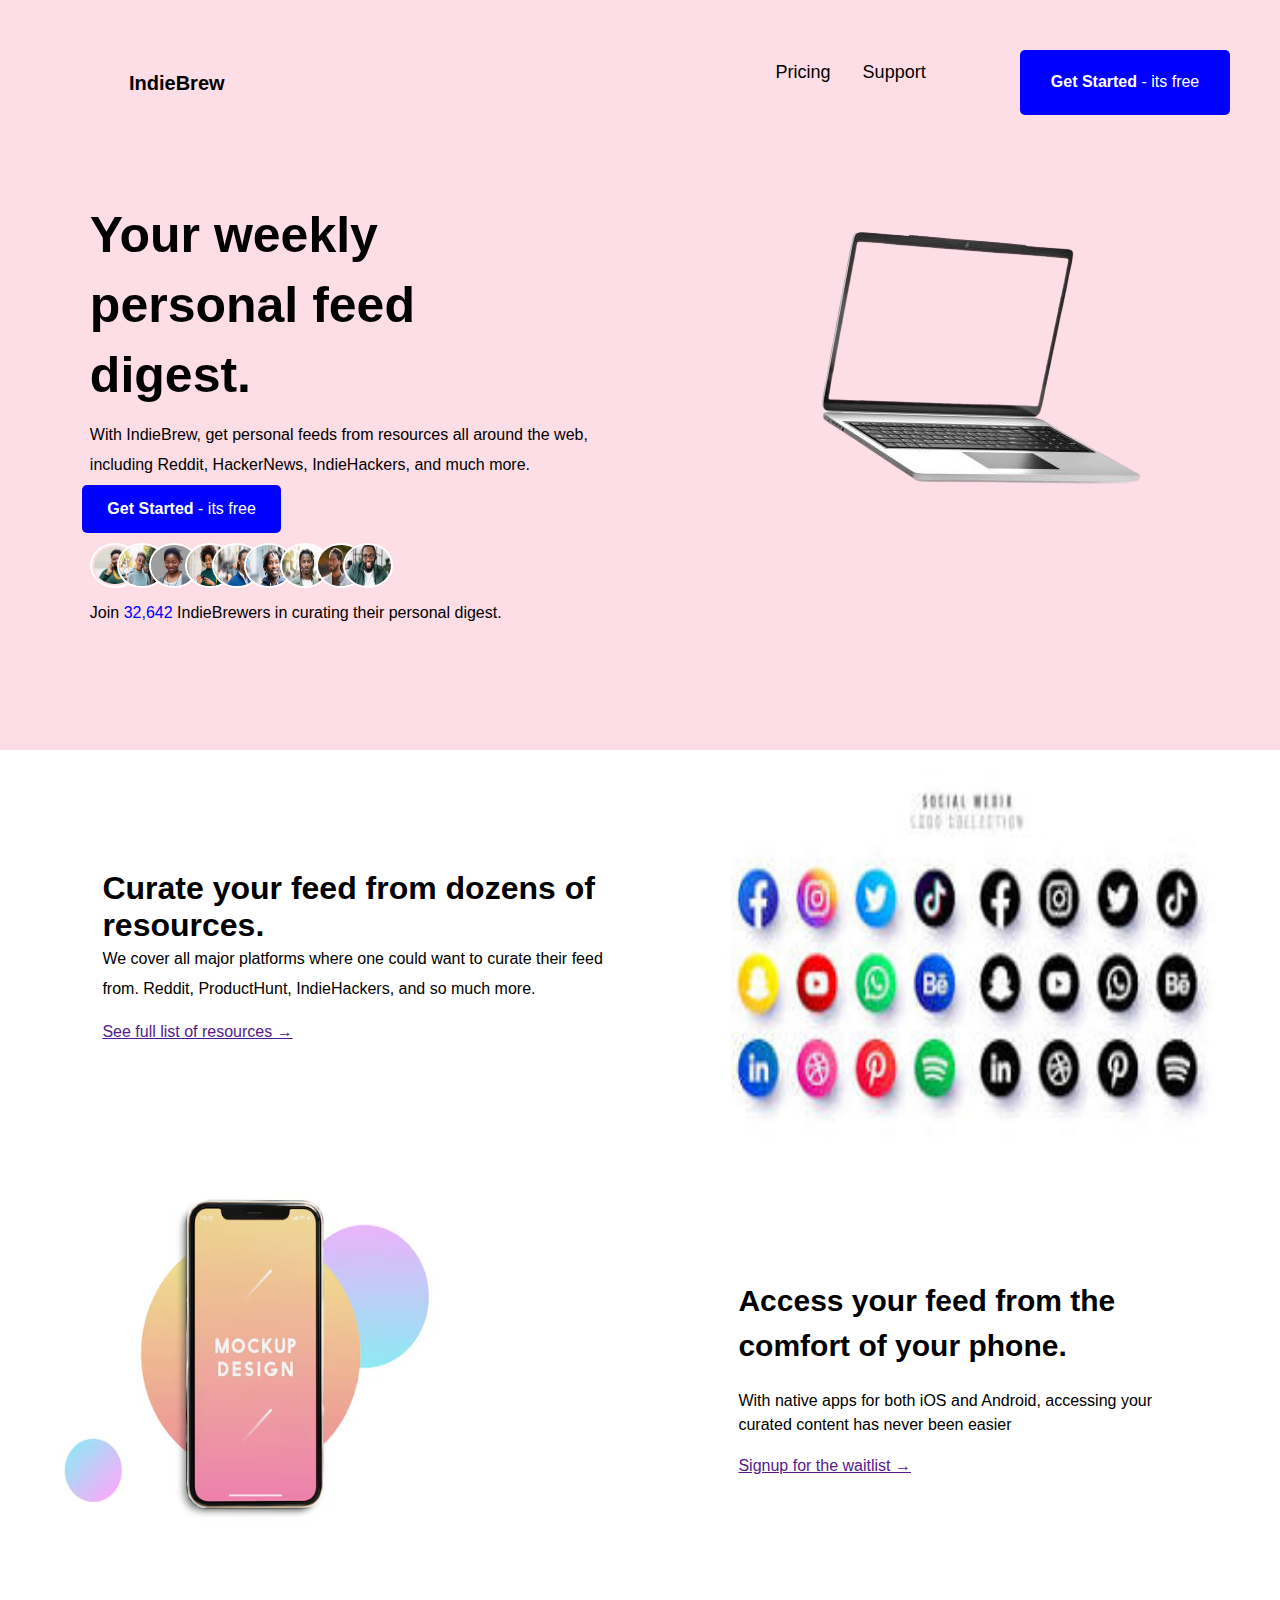
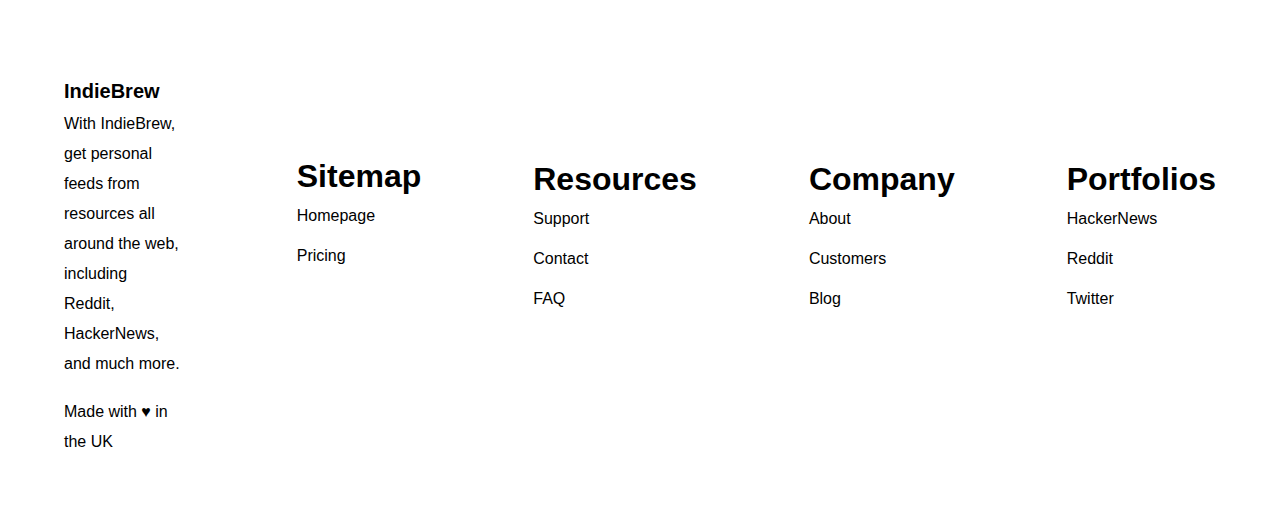
==== commit ce7c1de8: "update" ====
--- a/HTML and CSS/index.html
+++ b/HTML and CSS/index.html
@@ -70,7 +70,7 @@
         </div>
 
         <div>
-          <img src="pc-new.png" alt="" />
+          <img src="pc-new.png" alt=" picture " />
         </div>
       </div>
     </section>
--- a/HTML and CSS/index.css
+++ b/HTML and CSS/index.css
@@ -547,4 +547,4 @@
       gap: 3rem;
     }
   }
-  +    